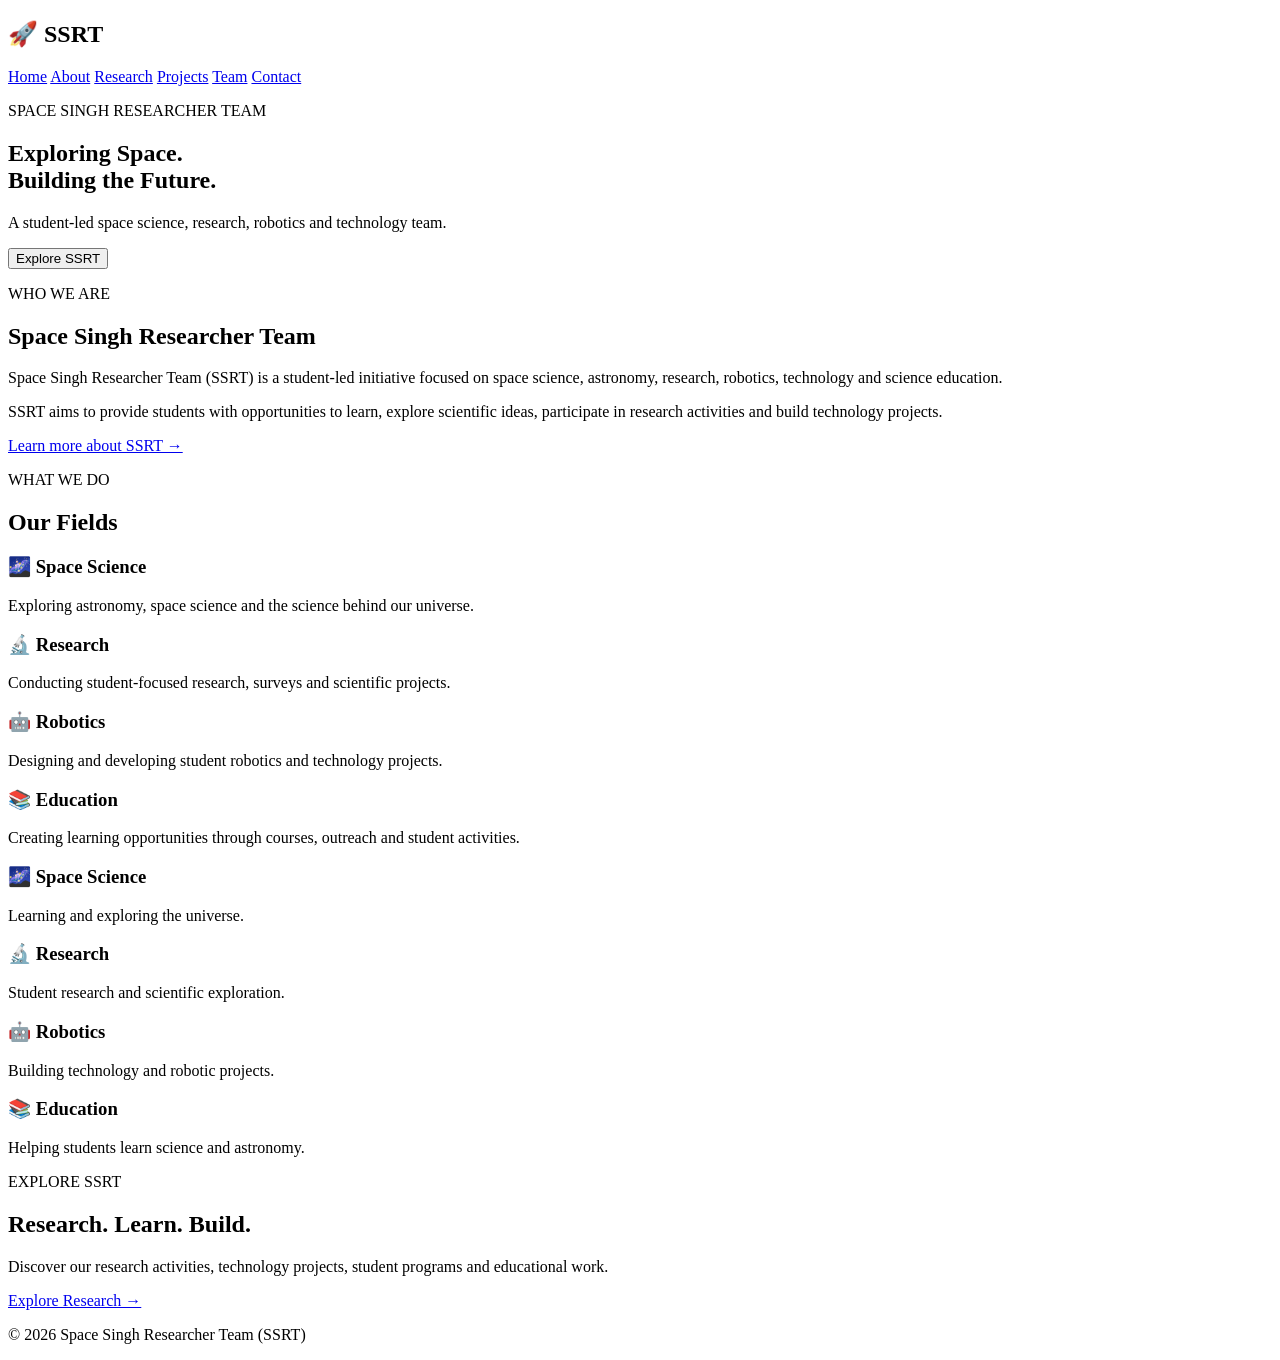
==== index.html @ 2bedaa79 "Add files via upload" ====
<!DOCTYPE html>
<html lang="en">
<head>
    <meta charset="UTF-8">
    <meta name="viewport" content="width=device-width, initial-scale=1.0">

    <title>Space Singh Researcher Team | SSRT</title>

    <meta name="description"
        content="Space Singh Researcher Team (SSRT) is a student-led team focused on space science, astronomy, research, robotics and technology.">

    <meta name="keywords"
        content="Space Singh Researcher Team, SSRT, Space Singh, space science, astronomy, student research, robotics, student astronomy">

    <meta name="author" content="Space Singh Researcher Team">

    <meta name="robots" content="index, follow">

    <meta property="og:title" content="Space Singh Researcher Team | SSRT">

    <meta property="og:description"
        content="Explore SSRT's work in space science, astronomy, research, robotics and student learning.">

    <meta property="og:type" content="website">

    <meta property="og:site_name" content="Space Singh Researcher Team">

    <link rel="stylesheet" href="css/style.css">
</head>
</script>

<body>

    <header>
        <nav>
            <h1>🚀 SSRT</h1>

            <div>
                <a href="index.html">Home</a>
                <a href="about.html">About</a>
                <a href="research.html">Research</a>
                <a href="projects.html">Projects</a>
                <a href="team.html">Team</a>
                <a href="contact.html">Contact</a>
            </div>
        </nav>
    </header>

    <main>

        <section class="hero">
            <p>SPACE SINGH RESEARCHER TEAM</p>

            <h2>Exploring Space.<br>Building the Future.</h2>

            <p>
                A student-led space science, research, robotics
                and technology team.
            </p>

            <button>Explore SSRT</button>
        </section>

        <section>
    <p>WHO WE ARE</p>

    <h2>Space Singh Researcher Team</h2>

    <p>
        Space Singh Researcher Team (SSRT) is a student-led
        initiative focused on space science, astronomy,
        research, robotics, technology and science education.
    </p>

    <p>
        SSRT aims to provide students with opportunities to
        learn, explore scientific ideas, participate in
        research activities and build technology projects.
    </p>

    <a href="about.html" class="text-link">Learn more about SSRT →</a>
</section>

        <section>
    <p>WHAT WE DO</p>

    <h2>Our Fields</h2>

    <div>
        <article>
            <h3>🌌 Space Science</h3>
            <p>
                Exploring astronomy, space science and
                the science behind our universe.
            </p>
        </article>

        <article>
            <h3>🔬 Research</h3>
            <p>
                Conducting student-focused research,
                surveys and scientific projects.
            </p>
        </article>

        <article>
            <h3>🤖 Robotics</h3>
            <p>
                Designing and developing student
                robotics and technology projects.
            </p>
        </article>

        <article>
            <h3>📚 Education</h3>
            <p>
                Creating learning opportunities through
                courses, outreach and student activities.
            </p>
        </article>
    </div>
</section>
            <div>
                <article>
                    <h3>🌌 Space Science</h3>
                    <p>Learning and exploring the universe.</p>
                </article>

                <article>
                    <h3>🔬 Research</h3>
                    <p>Student research and scientific exploration.</p>
                </article>

                <article>
                    <h3>🤖 Robotics</h3>
                    <p>Building technology and robotic projects.</p>
                </article>

                <article>
                    <h3>📚 Education</h3>
                    <p>Helping students learn science and astronomy.</p>
                </article>
            </div>
        </section>
<section>
    <p>EXPLORE SSRT</p>

    <h2>Research. Learn. Build.</h2>

    <p>
        Discover our research activities, technology
        projects, student programs and educational work.
    </p>

    <a href="research.html" class="main-link">Explore Research →</a>
</section>
    </main>

    <footer>
        <p>© 2026 Space Singh Researcher Team (SSRT)</p>
    </footer>

</body>
</html>
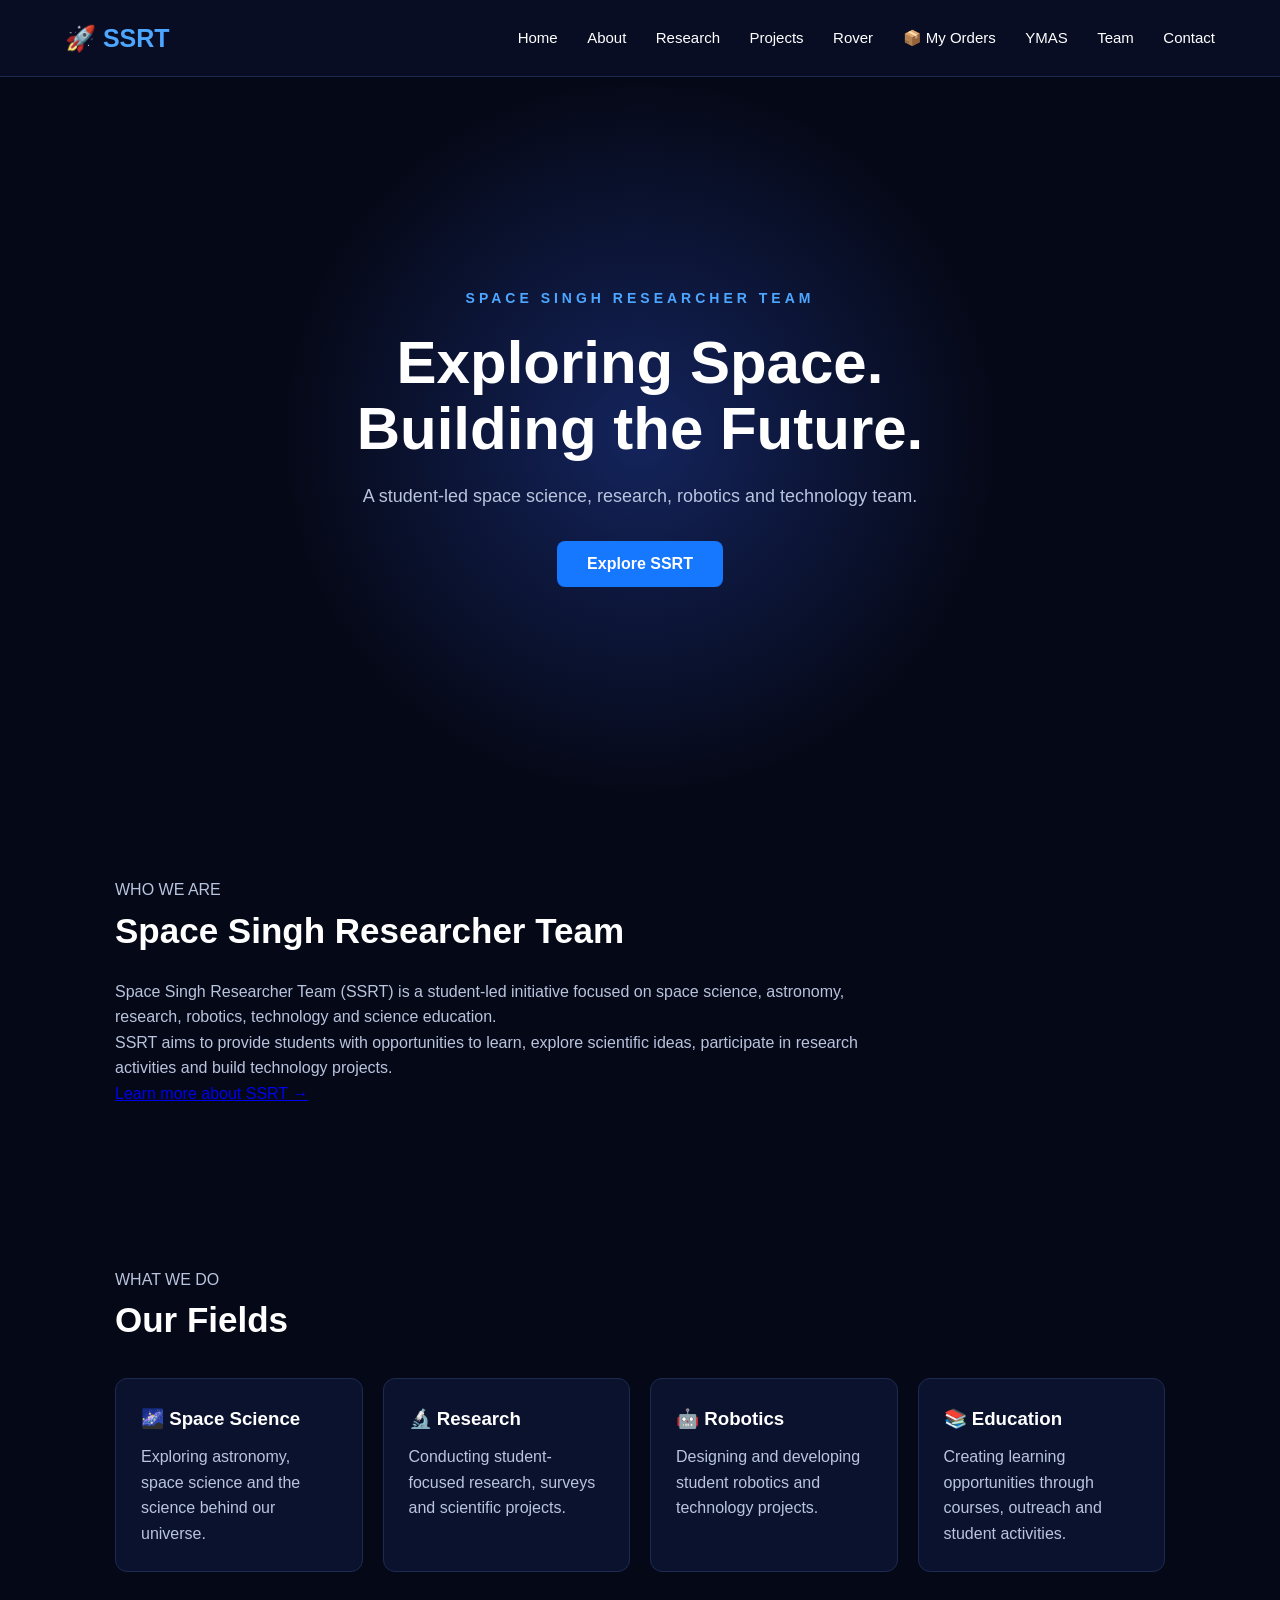
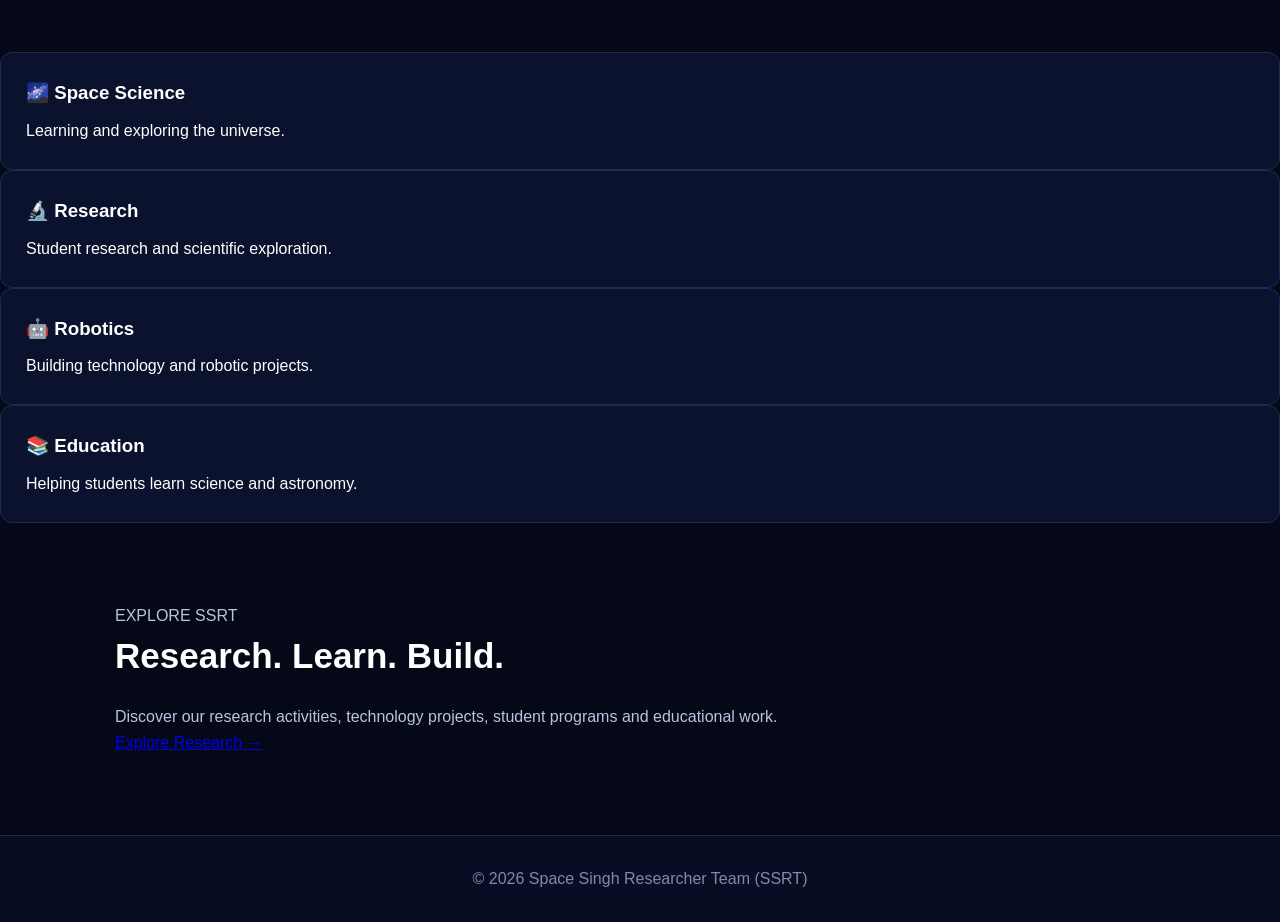
==== commit 06b3e9d8: "Update index.html" ====
--- a/index.html
+++ b/index.html
@@ -33,17 +33,20 @@
 
     <header>
         <nav>
-            <h1>🚀 SSRT</h1>
+    <h1>🚀 SSRT</h1>
 
-            <div>
-                <a href="index.html">Home</a>
-                <a href="about.html">About</a>
-                <a href="research.html">Research</a>
-                <a href="projects.html">Projects</a>
-                <a href="team.html">Team</a>
-                <a href="contact.html">Contact</a>
-            </div>
-        </nav>
+    <div>
+        <a href="index.html">Home</a>
+        <a href="about.html">About</a>
+        <a href="research.html">Research</a>
+        <a href="projects.html">Projects</a>
+        <a href="rover.html">Rover</a>
+        <a href="my-orders.html">📦 My Orders</a>
+        <a href="ymas.html">YMAS</a>
+        <a href="team.html">Team</a>
+        <a href="contact.html">Contact</a>
+    </div>
+</nav>
     </header>
 
     <main>
@@ -161,4 +164,4 @@
     </footer>
 
 </body>
-</html>+</html>
--- a/css/style.css
+++ b/css/style.css
@@ -0,0 +1,255 @@
+* {
+    margin: 0;
+    padding: 0;
+    box-sizing: border-box;
+}
+
+body {
+    font-family: Arial, sans-serif;
+    background: #050816;
+    color: white;
+    line-height: 1.6;
+}
+
+header {
+    background: #080d24;
+    border-bottom: 1px solid #1d2a52;
+    position: sticky;
+    top: 0;
+    z-index: 1000;
+}
+
+nav {
+    max-width: 1200px;
+    margin: auto;
+    padding: 18px 25px;
+
+    display: flex;
+    justify-content: space-between;
+    align-items: center;
+}
+
+nav h1 {
+    font-size: 25px;
+    color: #4da6ff;
+}
+
+nav a {
+    color: white;
+    text-decoration: none;
+    margin-left: 25px;
+    font-size: 15px;
+    transition: 0.3s;
+}
+
+nav a:hover {
+    color: #4da6ff;
+}
+
+.hero {
+    min-height: 80vh;
+
+    display: flex;
+    flex-direction: column;
+    justify-content: center;
+    align-items: center;
+
+    text-align: center;
+    padding: 60px 20px;
+
+    background:
+        radial-gradient(circle at center, #14245c 0%, #050816 55%);
+}
+
+.hero > p:first-child {
+    color: #4da6ff;
+    letter-spacing: 4px;
+    font-size: 14px;
+    font-weight: bold;
+}
+
+.hero h2 {
+    font-size: 60px;
+    line-height: 1.1;
+    margin: 20px 0;
+}
+
+.hero p {
+    max-width: 700px;
+    color: #b9c4df;
+    font-size: 18px;
+}
+
+button {
+    margin-top: 30px;
+    padding: 14px 30px;
+
+    border: none;
+    border-radius: 8px;
+
+    background: #1677ff;
+    color: white;
+
+    font-size: 16px;
+    font-weight: bold;
+
+    cursor: pointer;
+    transition: 0.3s;
+}
+.auth-page {
+    min-height: 100vh;
+    display: flex;
+    justify-content: center;
+    align-items: center;
+    padding: 30px;
+    background:
+        radial-gradient(circle at center, #14245c 0%, #050816 60%);
+}
+
+.auth-box {
+    width: 100%;
+    max-width: 430px;
+    padding: 40px;
+    background: #0b122d;
+    border: 1px solid #1d2a52;
+    border-radius: 18px;
+    text-align: center;
+}
+
+.auth-box h1 {
+    color: #4da6ff;
+    font-size: 32px;
+    margin-bottom: 5px;
+}
+
+.auth-subtitle {
+    color: #7f8baa;
+    margin-bottom: 30px;
+}
+
+.auth-box h2 {
+    margin-bottom: 8px;
+}
+
+.auth-box h3 {
+    margin: 25px 0 15px;
+}
+
+.auth-box input {
+    width: 100%;
+    padding: 14px;
+    margin: 8px 0;
+
+    background: #050816;
+    color: white;
+
+    border: 1px solid #26345f;
+    border-radius: 8px;
+
+    outline: none;
+}
+
+.auth-box input:focus {
+    border-color: #3185ff;
+}
+
+.auth-box button {
+    width: 100%;
+    margin-top: 15px;
+}
+
+.auth-box a {
+    color: #4da6ff;
+    text-decoration: none;
+}
+
+#message {
+    margin-top: 20px;
+    color: #4da6ff;
+}
+button:hover {
+    background: #4595ff;
+    transform: translateY(-2px);
+}
+
+section {
+    max-width: 1100px;
+    margin: auto;
+    padding: 80px 25px;
+}
+
+section h2 {
+    font-size: 35px;
+    margin-bottom: 20px;
+}
+
+section p {
+    color: #b9c4df;
+    max-width: 800px;
+}
+
+section > div {
+    display: grid;
+    grid-template-columns: repeat(4, 1fr);
+    gap: 20px;
+    margin-top: 30px;
+}
+
+article {
+    background: #0b122d;
+    border: 1px solid #1d2a52;
+    border-radius: 12px;
+    padding: 25px;
+    transition: 0.3s;
+}
+
+article:hover {
+    transform: translateY(-5px);
+    border-color: #3185ff;
+}
+
+article h3 {
+    margin-bottom: 10px;
+}
+
+footer {
+    text-align: center;
+    padding: 30px;
+    background: #080d24;
+    border-top: 1px solid #1d2a52;
+}
+
+footer p {
+    color: #7f8baa;
+}
+
+@media (max-width: 800px) {
+
+    nav {
+        flex-direction: column;
+        gap: 15px;
+    }
+
+    nav a {
+        margin: 0 8px;
+    }
+
+    .hero h2 {
+        font-size: 42px;
+    }
+
+    section > div {
+        grid-template-columns: 1fr 1fr;
+    }
+}
+
+@media (max-width: 500px) {
+
+    .hero h2 {
+        font-size: 34px;
+    }
+
+    section > div {
+        grid-template-columns: 1fr;
+    }
+}
